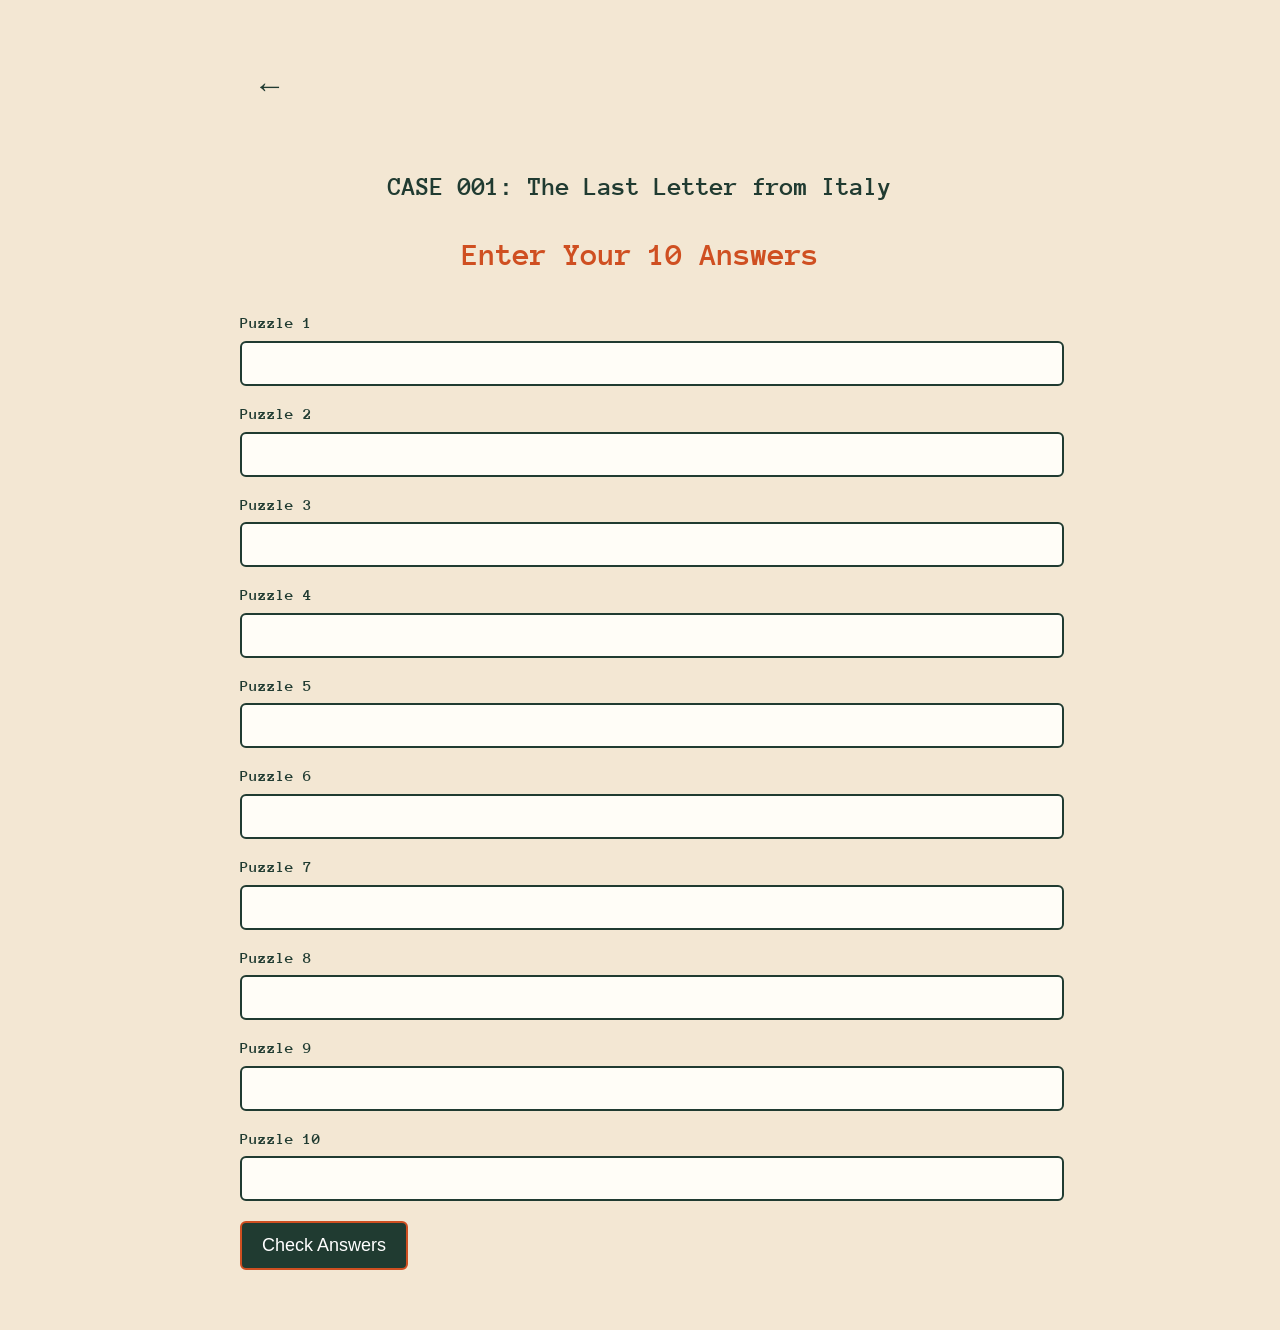
==== answers.html @ 91a3e504 "Add files via upload" ====
<!DOCTYPE html>
<html lang="en">
<head>
  <meta charset="UTF-8">
  <title>Submit Your Answers</title>
  <link rel="stylesheet" href="style.css">

  <style>
    input[type="number"] {
      -moz-appearance: textfield;
      appearance: textfield;
    }
    input[type="number"]::-webkit-inner-spin-button,
    input[type="number"]::-webkit-outer-spin-button {
      -webkit-appearance: none;
      margin: 0;
    }

    .case-title {
      text-align: center;
      font-family: 'Anonymous Pro', monospace;
      font-size: 26px;
      color: #203b31;
      margin-bottom: 5px;
      margin-top: 30px;
    }

    .back-button {
      display: inline-block;
      margin-bottom: 25px;
      font-family: 'Anonymous Pro', monospace;
      color: #203b31;
      text-decoration: none;
      font-size: 32px;
      margin-left: 20px;
    }

    .back-button:hover {
      color: #cf4f21;
    }
  </style>
</head>

<body>

<a href="index.html" class="back-button">←</a>

<h2 class="case-title">CASE 001: The Last Letter from Italy</h2>

<h1>Enter Your 10 Answers</h1>

<form id="answers-form">
  <label for="a1">Puzzle 1</label>
  <input id="a1" type="number">

  <label for="a2">Puzzle 2</label>
  <input id="a2" type="number">

  <label for="a3">Puzzle 3</label>
  <input id="a3" type="number">

  <label for="a4">Puzzle 4</label>
  <input id="a4" type="number">

  <label for="a5">Puzzle 5</label>
  <input id="a5" type="number">

  <label for="a6">Puzzle 6</label>
  <input id="a6" type="number">

  <label for="a7">Puzzle 7</label>
  <input id="a7" type="number">

  <label for="a8">Puzzle 8</label>
  <input id="a8" type="number">

  <label for="a9">Puzzle 9</label>
  <input id="a9" type="number">

  <label for="a10">Puzzle 10</label>
  <input id="a10" type="number">

  <button type="button" onclick="checkAnswers()">Check Answers</button>
</form>

<div id="secret-message">
  <h2>Complimenti, esteemed inspectors!</h2>
  <p>
    Getting here took sharp eyes, a feel for linguistic nuance, clever deduction,
    and some serious thinking outside the box. You counted, decoded, compared,
    folded, and puzzled your way through every challenge. Ten mysteries stood in
    your path, and not one remained unsolved. You cracked them all!
  </p>
  <p>
    Celebrate your success and stay sharp. Your next mystery may be closer than you think!
  </p>
</div>

<script src="script.js"></script>

</body>
</html>
---- style.css ----
/* Import Anonymous Pro font */
@import url('https://fonts.googleapis.com/css2?family=Anonymous+Pro:wght@400;700&display=swap');

body {
  font-family: 'Anonymous Pro', monospace;
  background-color: #f3e7d3; /* kraft paper */
  color: #203b31; /* deep green */
  max-width: 800px;
  margin: 40px auto;
  padding: 20px;
  line-height: 1.6;
}

h1 {
  text-align: center;
  color: #cf4f21; /* terracotta */
  margin-bottom: 30px;
}

label {
  font-weight: bold;
  margin-top: 15px;
  display: block;
}

input {
  width: 100%;
  padding: 10px;
  margin-top: 5px;
  border: 2px solid #203b31;
  border-radius: 6px;
  background-color: #fffdf7;
  font-size: 18px;
}

input.correct {
  border-color: #203b31;
  background-color: #e6f2ef;
}

input.incorrect {
  border-color: #cf4f21;
  background-color: #fce9e4;
}

button {
  background-color: #203b31;
  color: white;
  padding: 12px 20px;
  border: 2px solid #cf4f21;
  border-radius: 6px;
  font-size: 18px;
  cursor: pointer;
  margin-top: 20px;
}

button:hover {
  background-color: #cf4f21;
}

#secret-message {
  display: none;
  margin-top: 40px;
  padding: 20px;
  background-color: #fffdf7;
  border: 2px solid #203b31;
  border-radius: 8px;
  box-shadow: 0 2px 6px rgba(0,0,0,0.15);
}

#secret-message h2 {
  color: #cf4f21;
}
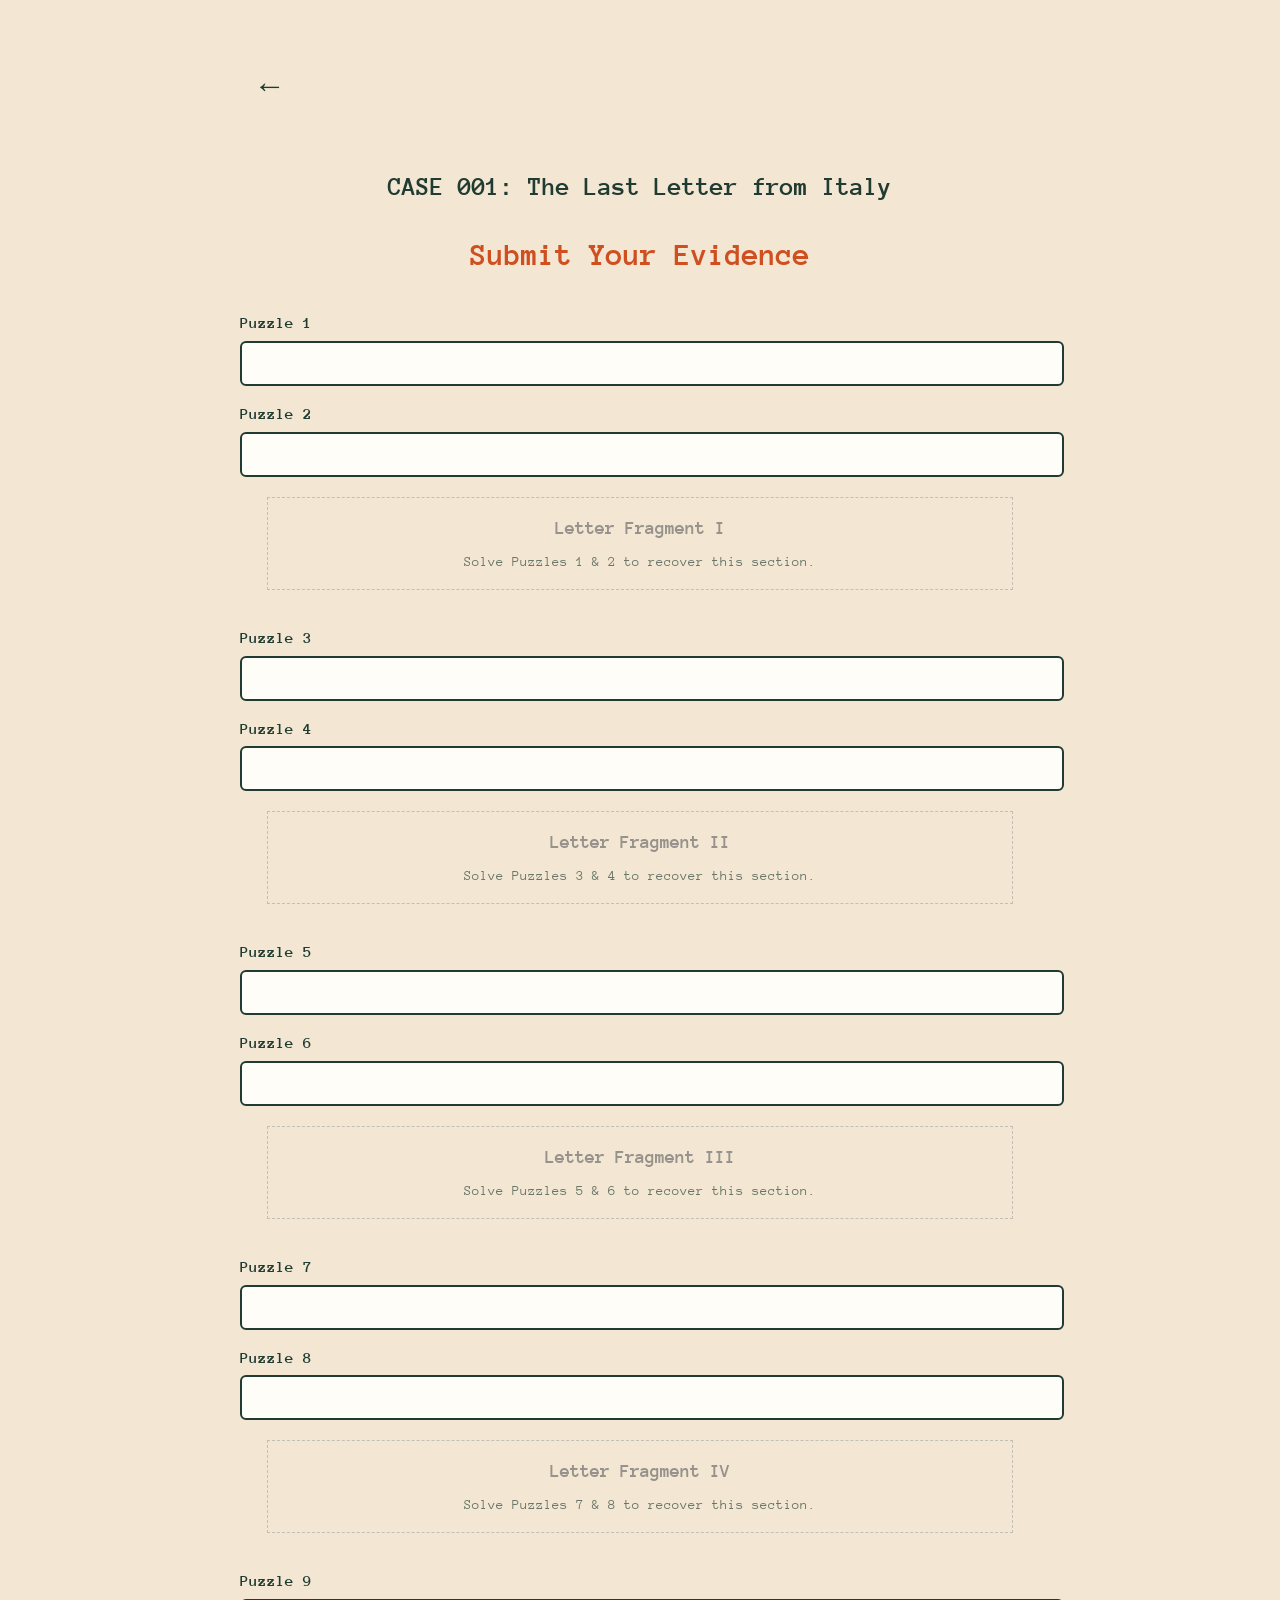
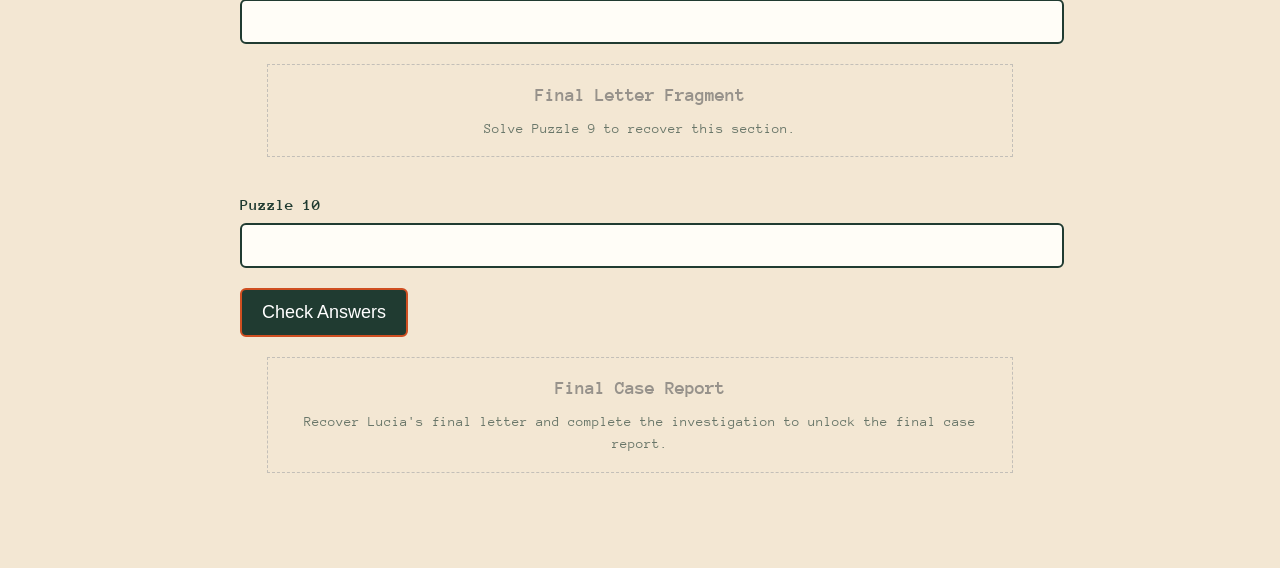
==== commit 75a619c9: "Add files via upload" ====
--- a/answers.html
+++ b/answers.html
@@ -2,20 +2,10 @@
 <html lang="en">
 <head>
   <meta charset="UTF-8">
-  <title>Submit Your Answers</title>
+  <title>Submit Your Evidence</title>
   <link rel="stylesheet" href="style.css">
 
   <style>
-    input[type="number"] {
-      -moz-appearance: textfield;
-      appearance: textfield;
-    }
-    input[type="number"]::-webkit-inner-spin-button,
-    input[type="number"]::-webkit-outer-spin-button {
-      -webkit-appearance: none;
-      margin: 0;
-    }
-
     .case-title {
       text-align: center;
       font-family: 'Anonymous Pro', monospace;
@@ -38,6 +28,82 @@
     .back-button:hover {
       color: #cf4f21;
     }
+
+    .letter-fragment {
+      display: none;
+      max-width: 700px;
+      margin: 25px auto 35px auto;
+      padding: 25px;
+      border: 1px solid #203b31;
+      background: #faf8f3;
+    }
+
+    .letter-fragment h2 {
+      font-family: 'Anonymous Pro', monospace;
+      color: #203b31;
+      margin-top: 0;
+    }
+
+    .letter-fragment p {
+      line-height: 1.6;
+      margin-bottom: 14px;
+    }
+
+    .locked-fragment {
+      max-width: 700px;
+      margin: 20px auto 35px auto;
+      padding: 16px 22px;
+      border: 1px dashed #aaa;
+      opacity: 0.65;
+      text-align: center;
+    }
+
+    .locked-fragment h3 {
+      margin: 0;
+      font-family: 'Anonymous Pro', monospace;
+      color: #666;
+    }
+
+    .locked-fragment p {
+      margin: 7px 0 0 0;
+      font-size: 14px;
+    }
+
+    #puzzle-10-status {
+      display: none;
+      max-width: 700px;
+      margin: 15px auto 25px auto;
+      padding: 16px 22px;
+      border: 1px solid #203b31;
+      background: #faf8f3;
+      text-align: center;
+    }
+
+    #puzzle-10-status p {
+      margin: 0;
+      line-height: 1.5;
+    }
+
+    #grand-finale {
+      display: none;
+      max-width: 700px;
+      margin: 35px auto;
+      padding: 30px;
+      border: 2px solid #cf4f21;
+      background: #faf8f3;
+    }
+
+    #grand-finale h2,
+    #grand-finale h3 {
+      text-align: center;
+      font-family: 'Anonymous Pro', monospace;
+      color: #203b31;
+    }
+
+    #grand-finale p {
+      line-height: 1.6;
+      margin-bottom: 14px;
+    }
   </style>
 </head>
 
@@ -47,57 +113,252 @@
 
 <h2 class="case-title">CASE 001: The Last Letter from Italy</h2>
 
-<h1>Enter Your 10 Answers</h1>
+<h1>Submit Your Evidence</h1>
 
 <form id="answers-form">
+
+  <!-- PUZZLES 1 + 2 -->
+
   <label for="a1">Puzzle 1</label>
-  <input id="a1" type="number">
+  <input id="a1" type="text" inputmode="numeric" pattern="[0-9]*">
 
   <label for="a2">Puzzle 2</label>
-  <input id="a2" type="number">
+  <input id="a2" type="text" inputmode="numeric" pattern="[0-9]*">
+
+  <div id="locked-fragment-1" class="locked-fragment">
+    <h3>Letter Fragment I</h3>
+    <p>Solve Puzzles 1 &amp; 2 to recover this section.</p>
+  </div>
+
+  <div id="fragment-1" class="letter-fragment">
+    <h2>Letter Fragment I</h2>
+
+    <p><strong>My dear friend,</strong></p>
+
+    <p>
+      I followed the paperwork first. One name appeared where it shouldn't have, then another. Different collections, different cities — but the same intermediary quietly attached to each transfer.
+    </p>
+
+    <p>
+      By the time I reached Rome, I had found three paintings with histories that looked perfect on paper and fell apart under closer inspection. This was no isolated substitution. Someone had built a system for making originals disappear without anyone realising they were gone.
+    </p>
+
+    <p>
+      Yesterday, I found the first trace of how they communicate. I am following it.
+    </p>
+  </div>
+
+
+  <!-- PUZZLES 3 + 4 -->
 
   <label for="a3">Puzzle 3</label>
-  <input id="a3" type="number">
+  <input id="a3" type="text" inputmode="numeric" pattern="[0-9]*">
 
   <label for="a4">Puzzle 4</label>
-  <input id="a4" type="number">
+  <input id="a4" type="text" inputmode="numeric" pattern="[0-9]*">
+
+  <div id="locked-fragment-2" class="locked-fragment">
+    <h3>Letter Fragment II</h3>
+    <p>Solve Puzzles 3 &amp; 4 to recover this section.</p>
+  </div>
+
+  <div id="fragment-2" class="letter-fragment">
+    <h2>Letter Fragment II</h2>
+
+    <p>
+      Their messages are hidden inside ordinary things — photographs, advertisements, tickets, tourist leaflets. Nothing incriminating on its own. Only someone who knows where to look would ever notice.
+    </p>
+
+    <p>
+      I learned that yesterday. I also noticed the same man for the second time. By evening, an encrypted message had been slipped beneath my hotel-room door.
+    </p>
+
+    <p>
+      It contained no threat. It did not need one. They knew which room was mine.
+    </p>
+
+    <p>
+      The next courier is heading north. So am I.
+    </p>
+  </div>
+
+
+  <!-- PUZZLES 5 + 6 -->
 
   <label for="a5">Puzzle 5</label>
-  <input id="a5" type="number">
+  <input id="a5" type="text" inputmode="numeric" pattern="[0-9]*">
 
   <label for="a6">Puzzle 6</label>
-  <input id="a6" type="number">
+  <input id="a6" type="text" inputmode="numeric" pattern="[0-9]*">
+
+  <div id="locked-fragment-3" class="locked-fragment">
+    <h3>Letter Fragment III</h3>
+    <p>Solve Puzzles 5 &amp; 6 to recover this section.</p>
+  </div>
+
+  <div id="fragment-3" class="letter-fragment">
+    <h2>Letter Fragment III</h2>
+
+    <p>
+      Monza finally showed me what I had been missing. The courier's ticket was counterfeit — almost flawless, except for two figures in the wrong order.
+    </p>
+
+    <p>
+      I had seen that exact mistake before, on one of the painting's documents. It wasn't carelessness. It was a signature.
+    </p>
+
+    <p>
+      The same people producing false paperwork are producing the copies themselves. They don't steal a painting and leave an empty wall behind. They replace it. The forgery stays where the original once hung, while the genuine work disappears unnoticed.
+    </p>
+
+    <p>
+      The trail continues to Florence. And I am no longer certain I am the only one following it.
+    </p>
+  </div>
+
+
+  <!-- PUZZLES 7 + 8 -->
 
   <label for="a7">Puzzle 7</label>
-  <input id="a7" type="number">
+  <input id="a7" type="text" inputmode="numeric" pattern="[0-9]*">
 
   <label for="a8">Puzzle 8</label>
-  <input id="a8" type="number">
+  <input id="a8" type="text" inputmode="numeric" pattern="[0-9]*">
+
+  <div id="locked-fragment-4" class="locked-fragment">
+    <h3>Letter Fragment IV</h3>
+    <p>Solve Puzzles 7 &amp; 8 to recover this section.</p>
+  </div>
+
+  <div id="fragment-4" class="letter-fragment">
+    <h2>Letter Fragment IV</h2>
+
+    <p>
+      I was followed through Florence. I changed direction, crossed the river and avoided the obvious streets until I reached the one person who could confirm what I needed to know.
+    </p>
+
+    <p>
+      He had worked on the original years ago. There is a mark beneath its surface that the copy does not have. The original is still in Italy.
+    </p>
+
+    <p>
+      Tomorrow night, it will be taken to a private masquerade in <strong>Venice</strong>.
+    </p>
+
+    <p>
+      I also know now that we have been looking in the wrong direction. The courier did not arrange this. Neither did the forger. Someone much closer to the painting did.
+    </p>
+
+    <p>
+      I cannot put the name in this letter. Not yet.
+    </p>
+  </div>
+
+
+  <!-- PUZZLE 9 -->
 
   <label for="a9">Puzzle 9</label>
-  <input id="a9" type="number">
+  <input id="a9" type="text" inputmode="numeric" pattern="[0-9]*">
+
+  <div id="locked-fragment-5" class="locked-fragment">
+    <h3>Final Letter Fragment</h3>
+    <p>Solve Puzzle 9 to recover this section.</p>
+  </div>
+
+  <div id="fragment-5" class="letter-fragment">
+    <h2>Final Letter Fragment</h2>
+
+    <p>
+      If you have recovered this, then you know where the trail ends. The courier did not arrange the theft. Neither did the forger.
+    </p>
+
+    <p>
+      The person behind it is the painting's <strong>owner</strong>. He commissioned the copy himself, replaced the original, and now intends to sell the genuine painting privately in Venice while everyone still believes it hangs safely in his collection.
+    </p>
+
+    <p>
+      The masquerade is the handover. I have hidden the final access code across the evidence I sent you.
+    </p>
+
+    <p>
+      Find it. If you reach the exchange before they do, there may still be time.
+    </p>
+
+    <p>— <strong>Lucia</strong></p>
+  </div>
+
+
+  <!-- PUZZLE 10 -->
 
   <label for="a10">Puzzle 10</label>
-  <input id="a10" type="number">
+  <input id="a10" type="text" inputmode="numeric" pattern="[0-9]*">
+
+  <div id="puzzle-10-status">
+    <p>
+      <strong>RSVP code verified.</strong><br>
+      Complete the remaining investigation to proceed.
+    </p>
+  </div>
+
+
+  <!-- CHECK BUTTON -->
 
   <button type="button" onclick="checkAnswers()">Check Answers</button>
+
+
+  <!-- FINALE LOCKED -->
+
+  <div id="locked-finale" class="locked-fragment">
+    <h3>Final Case Report</h3>
+    <p>
+      Recover Lucia's final letter and complete the investigation to unlock the final case report.
+    </p>
+  </div>
+
+
+  <!-- GRAND FINALE -->
+
+  <div id="grand-finale">
+
+    <h2>ACCESS CODE ACCEPTED — 9643</h2>
+
+    <p>
+      Investigators entered the Venetian masquerade before the exchange could be completed. The original painting was recovered, and evidence found at the scene linked the operation to several other suspected substitutions.
+    </p>
+
+    <p>
+      The owner and buyer were detained.
+    </p>
+
+    <p>
+      And Lucia Moretti? <strong>She was found the following morning. Alive.</strong>
+    </p>
+
+    <p>
+      Her disappearance had been deliberate. She had kept the network watching her long enough for the evidence to reach you unnoticed.
+    </p>
+
+    <p>
+      They thought Lucia was carrying the one thing that could expose them. They were wrong.
+    </p>
+
+    <p><strong>You were.</strong></p>
+
+    <h3>CASE CLOSED</h3>
+
+    <p style="text-align:center;">
+      <strong>Complimenti, Esteemed Inspectors!</strong>
+    </p>
+
+    <p style="text-align:center;">
+      You have recovered <strong>The Last Letter from Italy</strong>.
+    </p>
+
+  </div>
+
 </form>
 
-<div id="secret-message">
-  <h2>Complimenti, esteemed inspectors!</h2>
-  <p>
-    Getting here took sharp eyes, a feel for linguistic nuance, clever deduction,
-    and some serious thinking outside the box. You counted, decoded, compared,
-    folded, and puzzled your way through every challenge. Ten mysteries stood in
-    your path, and not one remained unsolved. You cracked them all!
-  </p>
-  <p>
-    Celebrate your success and stay sharp. Your next mystery may be closer than you think!
-  </p>
-</div>
-
 <script src="script.js"></script>
 
 </body>
-</html>
-
+</html>
